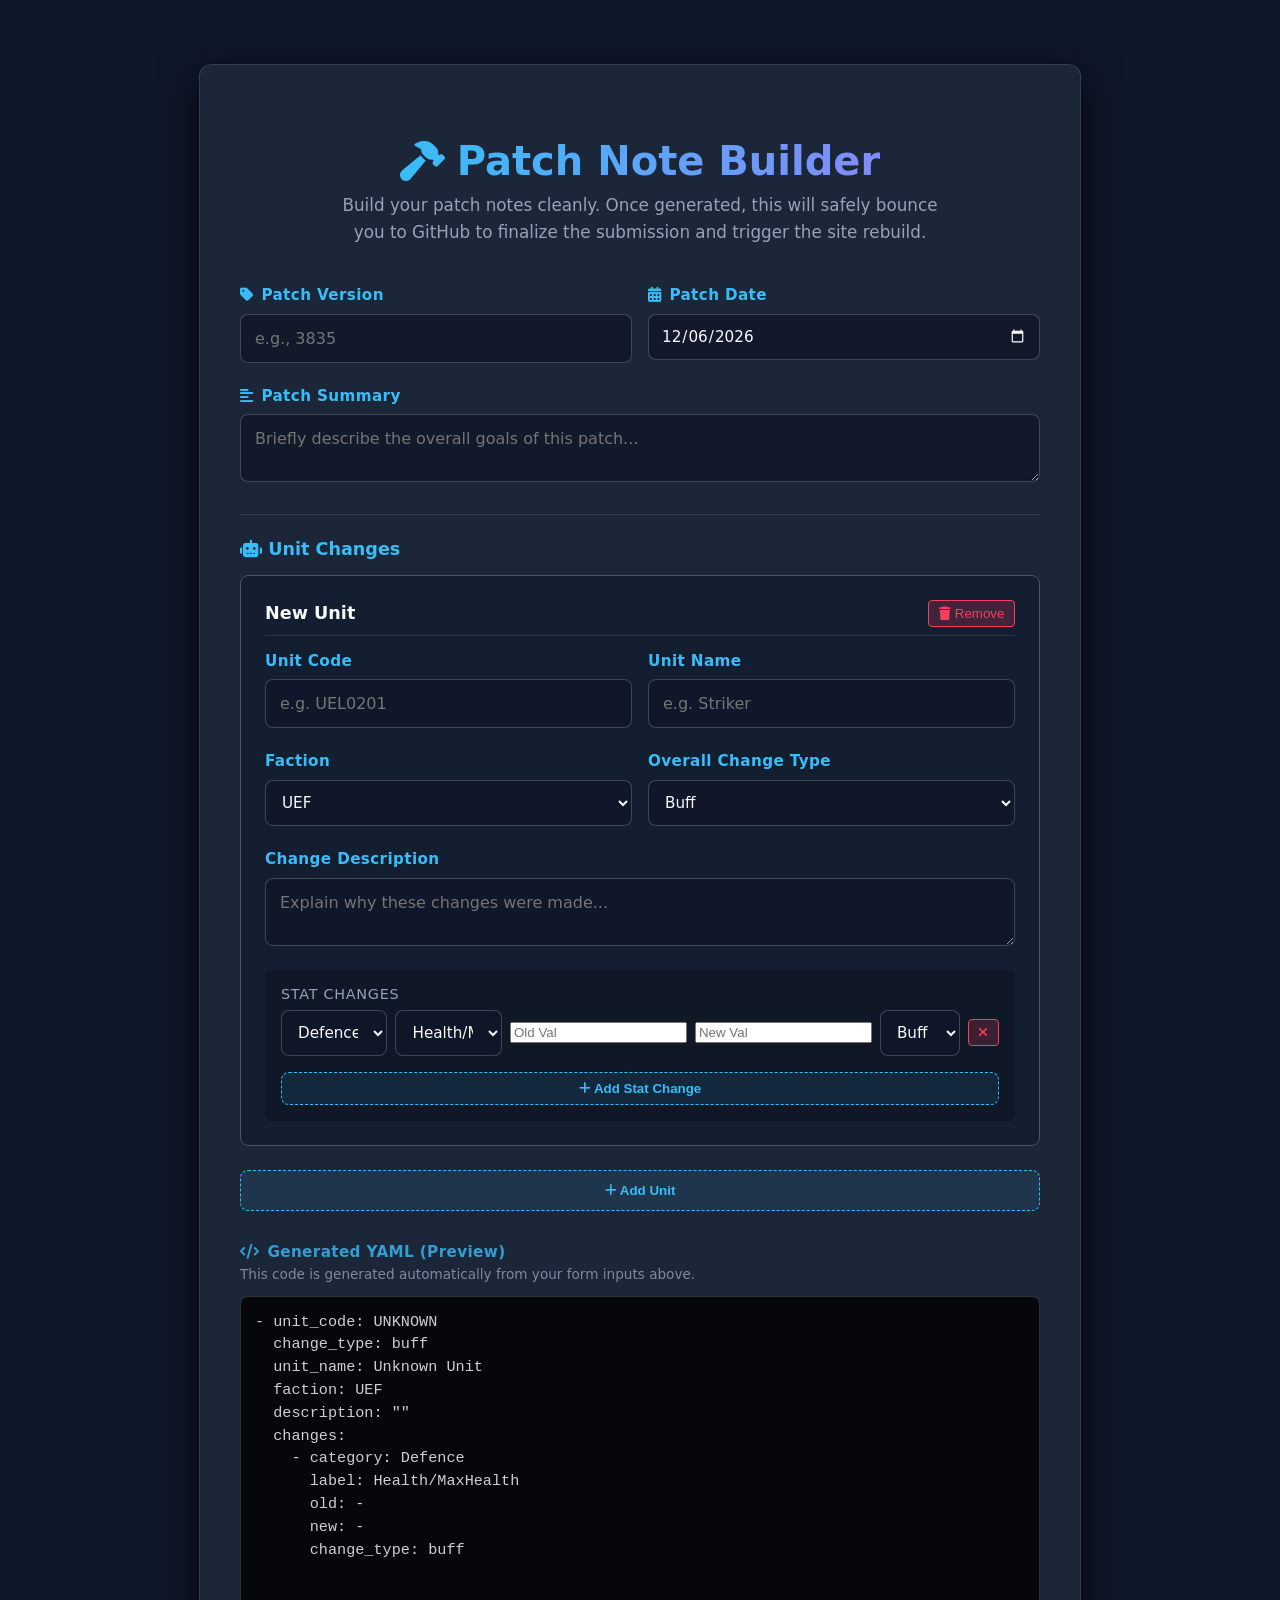
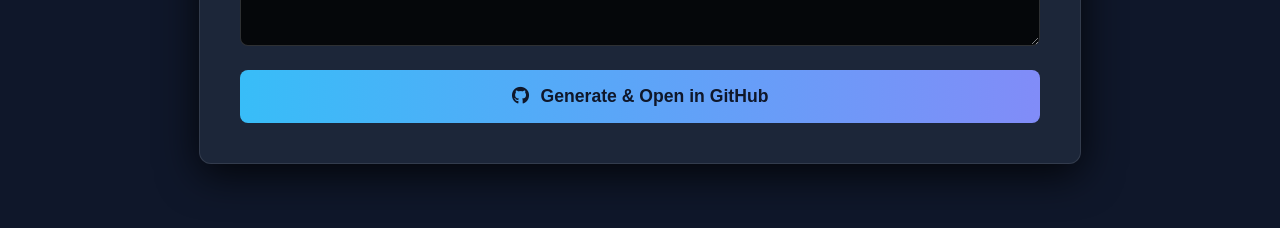
==== submit.html @ d03de7ad "feat: Add TransportClass to Physics category in dropdown options" ====
<!DOCTYPE html>
<html lang="en">
<head>
    <meta charset="UTF-8">
    <meta name="viewport" content="width=device-width, initial-scale=1.0">
    <title>Patch Builder - FAForever</title>
    
    <link rel="stylesheet" href="style/builder.css">
    <link rel="stylesheet" href="https://cdnjs.cloudflare.com/ajax/libs/font-awesome/6.4.0/css/all.min.css">
    
</head>
<body class="builder-body">
    <main class="BuilderWrapper">
        <div class="FormContainer">
            <div class="FormHeader">
                <h2><i class="fas fa-hammer"></i> Patch Note Builder</h2>
                <p>Build your patch notes cleanly. Once generated, this will safely bounce you to GitHub to finalize the submission and trigger the site rebuild.</p>
            </div>

            <form id="patchForm">
                <div class="Grid2Col">
                    <div class="FormGroup">
                        <label for="patchVersion"><i class="fas fa-tag"></i> Patch Version</label>
                        <input type="text" id="patchVersion" placeholder="e.g., 3835" required>
                    </div>

                    <div class="FormGroup">
                        <label for="patchDate"><i class="fas fa-calendar-alt"></i> Patch Date</label>
                        <input type="date" id="patchDate" required>
                    </div>
                </div>

                <div class="FormGroup">
                    <label for="patchSummary"><i class="fas fa-align-left"></i> Patch Summary</label>
                    <textarea id="patchSummary" placeholder="Briefly describe the overall goals of this patch..." required></textarea>
                </div>

                <div class="DynamicSection">
                    <label style="color: #38bdf8; font-weight: 600; font-size: 1.1rem; margin-bottom: 1rem; display: block;">
                        <i class="fas fa-robot"></i> Unit Changes
                    </label>
                    
                    <div id="unitsContainer">
                        </div>

                    <button type="button" class="ActionBtn" id="addUnitBtn">
                        <i class="fas fa-plus"></i> Add Unit
                    </button>
                </div>

                <div class="FormGroup GeneratedYamlContainer">
                    <label><i class="fas fa-code"></i> Generated YAML (Preview)</label>
                    <p class="YamlHelper">This code is generated automatically from your form inputs above.</p>
                    <textarea id="yamlData" class="CodeEditor" readonly></textarea>
                </div>

                <button type="submit" class="SubmitBtn" id="submitBtn">
                    <i class="fab fa-github"></i> Generate & Open in GitHub
                </button>
            </form>
        </div>
    </main>

    <script>
        // Data Dictionary for Dropdowns
        const CATEGORIES = {
            "Defence": ["Health/MaxHealth", "ShieldRegenAssistMult", "ShieldEnergyDrainRechargeTime", "ShieldMaxHealth", "ShieldRechargeTime", "ShieldRegenRate", "ShieldRegenStartTime", "ShieldSize", "ShieldSpillOverDamageMod", "RegenRate"],
            "Display": ["UniformScale"],
            "Economy": ["BuildCostEnergy", "BuildCostMass", "BuildTime", "MaintenanceConsumptionPerSecondEnergy", "BuildRate", "MaxBuildDistance", "ProductionPerSecondEnergy", "ProductionPerSecondMass", "StorageEnergy", "StorageMass"],
            "General": ["TeleportDelay", "TeleportFlatEnergyCost"],
            "Intel": ["FreeIntel", "OmniRadius", "VisionRadius", "WaterVisionRadius", "SonarRadius"],
            "Physics": ["TransportClass","BackUpDistance", "DragCoefficient", "MaxAcceleration", "MaxBrake", "MaxSpeed", "MaxSpeedReverse", "MaxSteerForce", "RotateOnSpot", "RotateOnSpotThreshold", "TurnRadius", "TurnRate"],
            "UnitScale": ["SizeX", "SizeY", "SizeZ"],
            "Weapons": ["Damage", "MaxRadius", "Min Radius", "MuzzleSalvoDelay", "MuzzleSalvoSize", "MuzzleVelocity", "RateOfFire", "DamageRadius", "FiringRandomnessWhileMoving"]
        };

        const FACTIONS = ["UEF", "Aeon", "Cybran", "Seraphim"];
        const CHANGE_TYPES = ["Buff", "Nerf", "Neutral"];

        let unitCount = 0;

        // Elements
        const unitsContainer = document.getElementById('unitsContainer');
        const addUnitBtn = document.getElementById('addUnitBtn');
        const yamlOutput = document.getElementById('yamlData');
        const patchDateInput = document.getElementById('patchDate');

        // Events
        addUnitBtn.addEventListener('click', createUnitCard);
        document.getElementById('patchForm').addEventListener('input', generateYAML); // Live update YAML

        function createUnitCard() {
            unitCount++;
            const unitId = `unit-${unitCount}`;
            
            const card = document.createElement('div');
            card.className = 'UnitCard';
            card.id = unitId;

            let factionOptions = FACTIONS.map(f => `<option value="${f}">${f}</option>`).join('');
            let typeOptions = CHANGE_TYPES.map(t => `<option value="${t.toLowerCase()}">${t}</option>`).join('');

            card.innerHTML = `
                <div class="UnitCardHeader">
                    <h3>New Unit</h3>
                    <button type="button" class="RemoveBtn" onclick="removeElement('${unitId}')"><i class="fas fa-trash"></i> Remove</button>
                </div>
                
                <div class="Grid2Col">
                    <div class="FormGroup">
                        <label>Unit Code</label>
                        <input type="text" class="u-code" placeholder="e.g. UEL0201" required>
                    </div>
                    <div class="FormGroup">
                        <label>Unit Name</label>
                        <input type="text" class="u-name" placeholder="e.g. Striker" required>
                    </div>
                </div>

                <div class="Grid2Col">
                    <div class="FormGroup">
                        <label>Faction</label>
                        <select class="u-faction">${factionOptions}</select>
                    </div>
                    <div class="FormGroup">
                        <label>Overall Change Type</label>
                        <select class="u-type">${typeOptions}</select>
                    </div>
                </div>

                <div class="FormGroup">
                    <label>Change Description</label>
                    <textarea class="u-desc" placeholder="Explain why these changes were made..." rows="2" required></textarea>
                </div>

                <div class="ChangesWrapper">
                    <div class="ChangesHeader">Stat Changes</div>
                    <div class="ChangesContainer" id="changes-${unitId}"></div>
                    <button type="button" class="ActionBtn" onclick="createChangeRow('${unitId}')" style="margin-top: 0.5rem; padding: 0.5rem;">
                        <i class="fas fa-plus"></i> Add Stat Change
                    </button>
                </div>
            `;

            unitsContainer.appendChild(card);
            
            // Auto-add the first change row to save clicks
            createChangeRow(unitId);
            generateYAML();
        }

        function createChangeRow(unitId) {
            const container = document.getElementById(`changes-${unitId}`);
            const rowId = `change-${Math.random().toString(36).substr(2, 9)}`;
            
            const row = document.createElement('div');
            row.className = 'ChangeRow';
            row.id = rowId;

            let catOptions = Object.keys(CATEGORIES).map(c => `<option value="${c}">${c}</option>`).join('');
            let typeOptions = CHANGE_TYPES.map(t => `<option value="${t.toLowerCase()}">${t}</option>`).join('');

            row.innerHTML = `
                <select class="c-cat" onchange="updateLabels('${rowId}')">${catOptions}</select>
                <select class="c-label"></select>
                <input type="text" class="c-old" placeholder="Old Val" required>
                <input type="text" class="c-new" placeholder="New Val" required>
                <select class="c-type" title="Stat Change Type">${typeOptions}</select>
                <button type="button" class="RemoveBtn" onclick="removeElement('${rowId}')" title="Remove Stat"><i class="fas fa-times"></i></button>
            `;

            container.appendChild(row);
            
            // Trigger label population for the first category
            updateLabels(rowId);
            generateYAML();
        }

        function updateLabels(rowId) {
            const row = document.getElementById(rowId);
            const catSelect = row.querySelector('.c-cat');
            const labelSelect = row.querySelector('.c-label');
            
            const selectedCat = catSelect.value;
            const labels = CATEGORIES[selectedCat] || [];
            
            labelSelect.innerHTML = labels.map(l => `<option value="${l}">${l}</option>`).join('');
            generateYAML();
        }

        function removeElement(id) {
            const el = document.getElementById(id);
            if (el) el.remove();
            generateYAML();
        }

        function generateYAML() {
            let yamlString = "";
            const unitCards = document.querySelectorAll('.UnitCard');

            unitCards.forEach(card => {
                const code = card.querySelector('.u-code').value.trim() || "UNKNOWN";
                const type = card.querySelector('.u-type').value;
                const name = card.querySelector('.u-name').value.trim() || "Unknown Unit";
                const faction = card.querySelector('.u-faction').value;
                
                // Safely handle descriptions with quotes/colons by quoting the string in YAML
                let desc = card.querySelector('.u-desc').value.trim().replace(/"/g, '\\"');
                
                yamlString += `- unit_code: ${code}\n`;
                yamlString += `  change_type: ${type}\n`;
                yamlString += `  unit_name: ${name}\n`;
                yamlString += `  faction: ${faction}\n`;
                yamlString += `  description: "${desc}"\n`;
                yamlString += `  changes:\n`;

                const changeRows = card.querySelectorAll('.ChangeRow');
                changeRows.forEach(row => {
                    const cat = row.querySelector('.c-cat').value;
                    const label = row.querySelector('.c-label').value;
                    const oldVal = row.querySelector('.c-old').value.trim() || "-";
                    const newVal = row.querySelector('.c-new').value.trim() || "-";
                    const statType = row.querySelector('.c-type').value;

                    yamlString += `    - category: ${cat}\n`;
                    yamlString += `      label: ${label}\n`;
                    yamlString += `      old: ${oldVal}\n`;
                    yamlString += `      new: ${newVal}\n`;
                    yamlString += `      change_type: ${statType}\n`;
                });
            });

            yamlOutput.value = yamlString;
        }

        // Initialize with one empty unit to start, and set date to today
        document.addEventListener('DOMContentLoaded', () => {
            patchDateInput.valueAsDate = new Date();
            createUnitCard();
        });

        // Submission Logic
        document.getElementById('patchForm').addEventListener('submit', (e) => {
            e.preventDefault();
            
            const version = document.getElementById('patchVersion').value.trim();
            const date = patchDateInput.value;
            const summary = document.getElementById('patchSummary').value.trim();
            const yaml = yamlOutput.value.trim();
            
            if(!yaml) {
                alert("Please add at least one unit change!");
                return;
            }

            const repoOwner = "MrRowey";
            const repoName = "patchnotes";
            
            const params = new URLSearchParams({
                template: 'patch_submission.yml',
                title: `[Patch] Balance Changes: v${version}`,
                patch_version: version,
                patch_date: date,           // Passes the selected date mapping
                patch_summary: summary,
                unit_changes: yaml
            });
            
            const githubUrl = `https://github.com/${repoOwner}/${repoName}/issues/new?${params.toString()}`;
            window.open(githubUrl, '_blank');
        });
    </script>
</body>
</html>
---- style/builder.css ----
/* Lock the body background for the standalone builder */
body.builder-body {
    background-color: #0f172a !important;
    color: #f8fafc;
    font-family: system-ui, -apple-system, 'Segoe UI', Roboto, Helvetica, Arial, sans-serif;
    margin: 0;
    padding: 0;
    min-height: 100vh;
}

/* Unique wrapper to prevent collisions with critical.css */
.BuilderWrapper {
    padding: 4rem 2rem;
    min-height: 100vh;
    display: flex;
    align-items: center;
    justify-content: center;
    position: relative;
    z-index: 50; /* Forces it to the front */
}

.FormContainer {
    width: 100%;
    max-width: 800px;
    padding: 2.5rem;
    background: rgba(30, 41, 59, 0.9) !important; /* Increased opacity to ensure visibility */
    border: 1px solid rgba(255, 255, 255, 0.1);
    border-radius: 12px;
    box-shadow: 0 10px 40px rgba(0, 0, 0, 0.8);
    backdrop-filter: blur(10px);
    -webkit-backdrop-filter: blur(10px);
}

.FormHeader {
    text-align: center;
    margin-bottom: 2.5rem;
}

.FormHeader h2 {
    font-size: 2.5rem;
    margin-bottom: 0.5rem;
    background: linear-gradient(to right, #38bdf8, #818cf8);
    -webkit-background-clip: text;
    -webkit-text-fill-color: transparent;
    display: inline-flex;
    align-items: center;
    gap: 0.75rem;
}

.FormHeader p {
    color: #94a3b8;
    line-height: 1.6;
    margin: 0 auto;
    max-width: 600px;
    font-size: 1.05rem;
}

.FormGroup {
    margin-bottom: 1.5rem;
    display: flex;
    flex-direction: column;
    gap: 0.6rem;
}

.FormGroup label {
    font-weight: 600;
    color: #38bdf8;
    display: flex;
    align-items: center;
    gap: 0.5rem;
    font-size: 0.95rem;
    letter-spacing: 0.025em;
}

.FormGroup input, .FormGroup textarea {
    background: rgba(15, 23, 42, 0.8) !important;
    border: 1px solid rgba(255, 255, 255, 0.2) !important;
    color: #f8fafc !important;
    padding: 0.875rem;
    border-radius: 8px;
    font-family: inherit;
    font-size: 1rem;
    transition: all 0.3s ease;
    width: 100%;
    box-sizing: border-box;
}

.FormGroup input:focus, .FormGroup textarea:focus {
    outline: none;
    border-color: rgba(56, 189, 248, 0.8) !important;
    box-shadow: 0 0 0 3px rgba(56, 189, 248, 0.2);
    background: #0f172a !important;
}

.CodeEditor {
    font-family: 'Consolas', 'Monaco', 'Courier New', monospace !important;
    font-size: 0.95rem !important;
    line-height: 1.5;
    min-height: 350px !important;
    color: #10b981 !important; /* Code green */
}

/* Custom Scrollbar for Code Editor */
.CodeEditor::-webkit-scrollbar {
    width: 8px;
}
.CodeEditor::-webkit-scrollbar-track {
    background: rgba(15, 23, 42, 0.8);
    border-radius: 0 8px 8px 0;
}
.CodeEditor::-webkit-scrollbar-thumb {
    background: #475569;
    border-radius: 4px;
}
.CodeEditor::-webkit-scrollbar-thumb:hover {
    background: #64748b;
}

.SubmitBtn {
    background: linear-gradient(to right, #38bdf8, #818cf8);
    color: #0f172a;
    border: none;
    padding: 1rem 2rem;
    font-size: 1.1rem;
    font-weight: 700;
    border-radius: 8px;
    cursor: pointer;
    transition: all 0.3s ease;
    width: 100%;
    display: flex;
    justify-content: center;
    align-items: center;
    gap: 0.75rem;
    margin-top: 1.5rem;
    box-sizing: border-box;
}

.SubmitBtn:hover {
    transform: translateY(-2px);
    box-shadow: 0 10px 20px -10px rgba(56, 189, 248, 0.8);
    color: #000;
}

.YamlHelper {
    font-size: 0.85rem;
    color: #94a3b8;
    margin-top: -0.25rem;
    margin-bottom: 0.25rem;
}

.DynamicSection {
    margin-top: 2rem;
    padding-top: 1.5rem;
    border-top: 1px solid rgba(255, 255, 255, 0.1);
}
.UnitCard {
    background: rgba(15, 23, 42, 0.5);
    border: 1px solid #475569;
    border-radius: 8px;
    padding: 1.5rem;
    margin-bottom: 1.5rem;
    position: relative;
}
.UnitCardHeader {
    display: flex;
    justify-content: space-between;
    align-items: center;
    margin-bottom: 1rem;
    border-bottom: 1px solid rgba(255, 255, 255, 0.1);
    padding-bottom: 0.5rem;
}
.UnitCardHeader h3 {
    margin: 0;
    color: #f8fafc;
    font-size: 1.1rem;
}
.RemoveBtn {
    background: rgba(244, 63, 94, 0.2);
    color: #f43f5e;
    border: 1px solid #f43f5e;
    border-radius: 4px;
    padding: 0.3rem 0.6rem;
    cursor: pointer;
    transition: all 0.2s;
}
.RemoveBtn:hover {
    background: #f43f5e;
    color: white;
}
.Grid2Col {
    display: grid;
    grid-template-columns: 1fr 1fr;
    gap: 1rem;
}
.ChangeRow {
    display: grid;
    /* Added an extra column for the specific stat change type dropdown */
    grid-template-columns: 2fr 2fr 1fr 1fr 1.5fr auto;
    gap: 0.5rem;
    margin-bottom: 0.5rem;
    align-items: center;
}
select, input[type="date"] {
    background: rgba(15, 23, 42, 0.8) !important;
    border: 1px solid rgba(255, 255, 255, 0.2) !important;
    color: #f8fafc !important;
    padding: 0.75rem;
    border-radius: 8px;
    font-family: inherit;
    font-size: 0.95rem;
    width: 100%;
    box-sizing: border-box;
}
select:focus, input[type="date"]:focus {
    outline: none;
    border-color: rgba(56, 189, 248, 0.8) !important;
}
/* Custom date picker icon color for dark mode */
input[type="date"]::-webkit-calendar-picker-indicator {
    filter: invert(1);
    cursor: pointer;
}
.ActionBtn {
    background: rgba(56, 189, 248, 0.1);
    color: #38bdf8;
    border: 1px dashed #38bdf8;
    padding: 0.75rem;
    border-radius: 8px;
    cursor: pointer;
    font-weight: 600;
    width: 100%;
    transition: all 0.2s;
}
.ActionBtn:hover {
    background: rgba(56, 189, 248, 0.2);
}
.ChangesWrapper {
    margin-top: 1.5rem;
    background: rgba(0, 0, 0, 0.2);
    padding: 1rem;
    border-radius: 6px;
}
.ChangesHeader {
    font-size: 0.9rem;
    color: #94a3b8;
    margin-bottom: 0.5rem;
    text-transform: uppercase;
    letter-spacing: 0.05em;
}
.GeneratedYamlContainer {
    margin-top: 2rem;
    opacity: 0.8;
}
.GeneratedYamlContainer textarea {
    background: #000 !important;
    cursor: not-allowed;
}
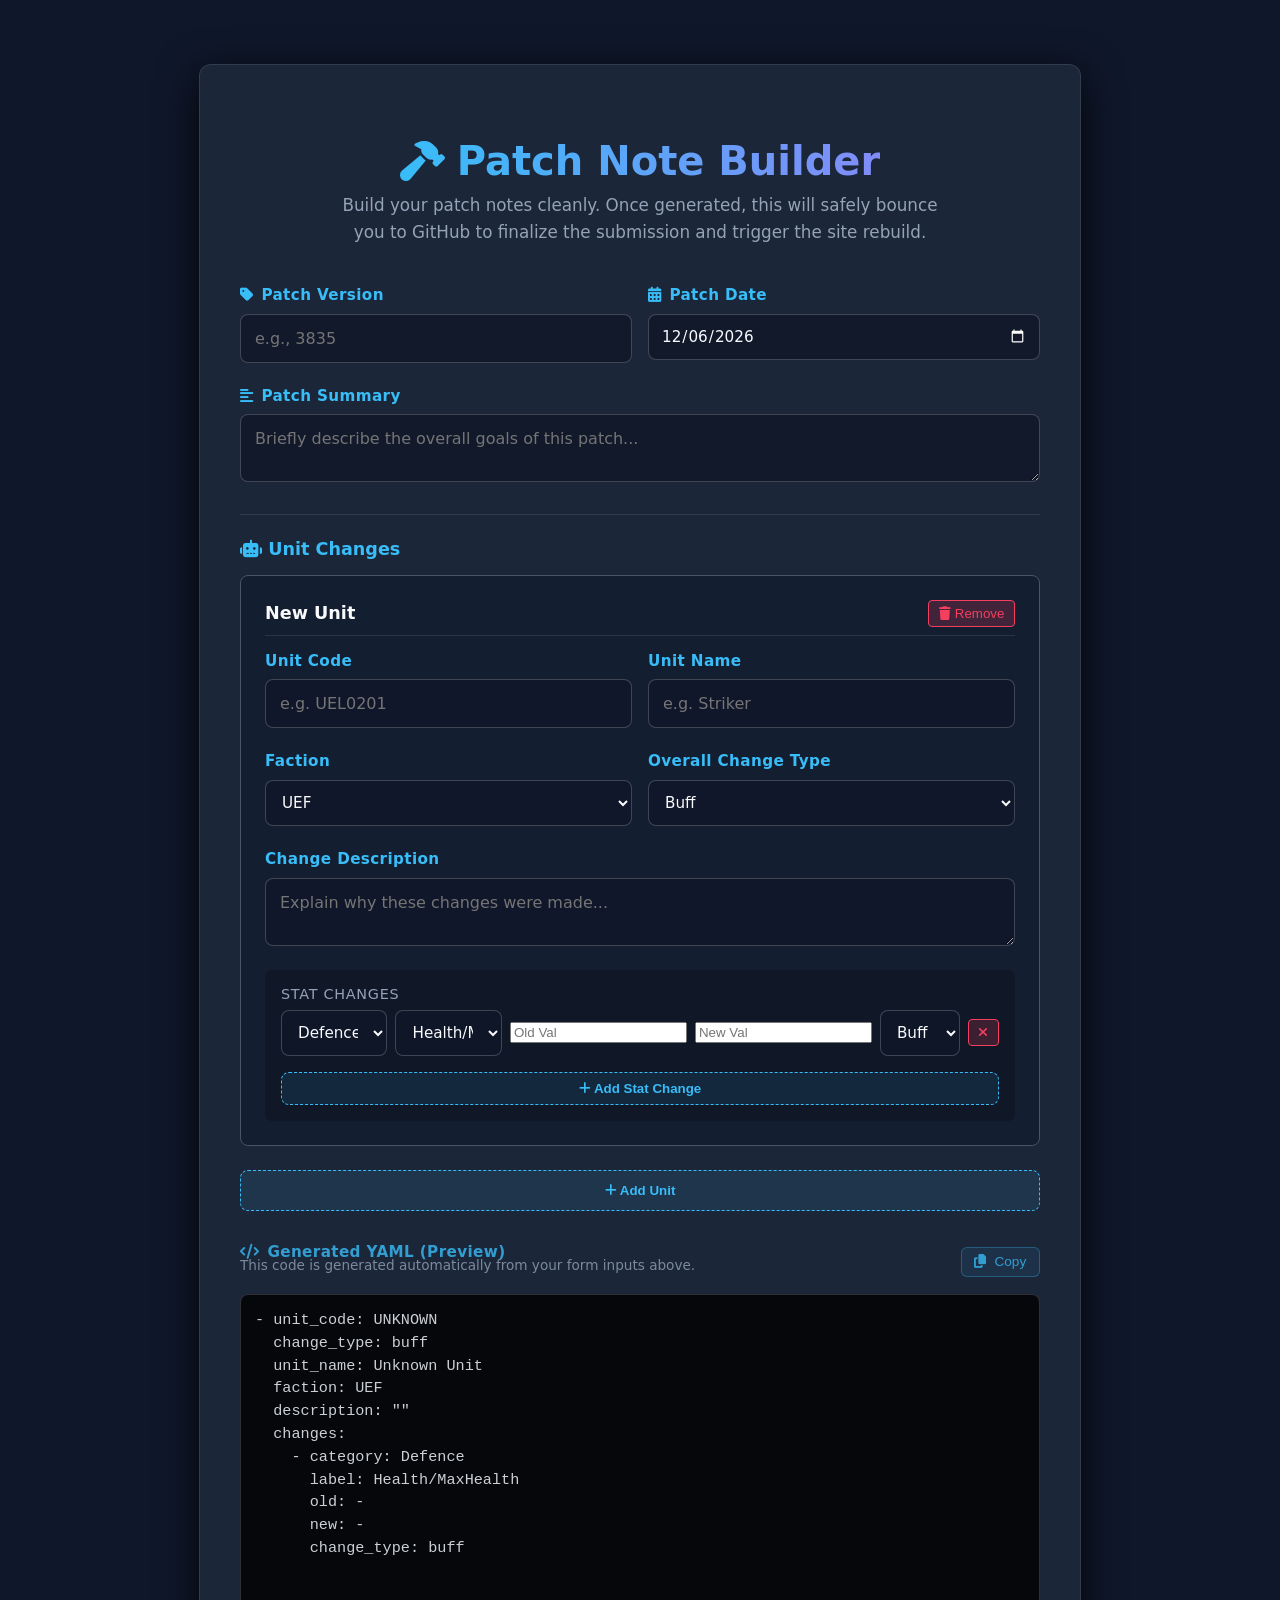
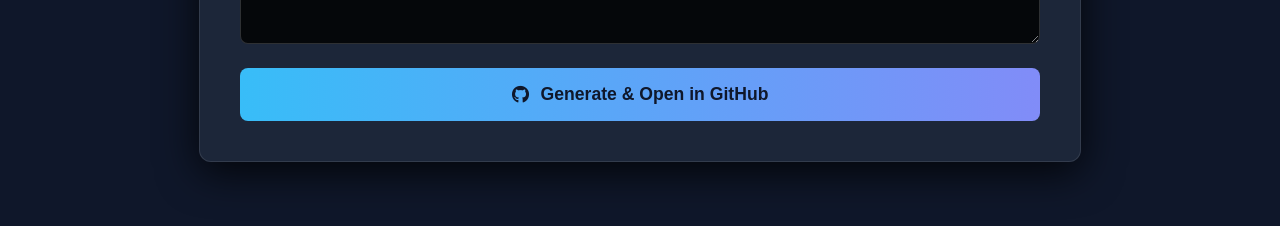
==== commit f6564a2a: "feat: Add Copy button for YAML output and enhance UI for unit cards" ====
--- a/submit.html
+++ b/submit.html
@@ -5,9 +5,9 @@
     <meta name="viewport" content="width=device-width, initial-scale=1.0">
     <title>Patch Builder - FAForever</title>
     
+    <!-- Load ONLY the dedicated builder styles to prevent critical.css from hiding the page -->
     <link rel="stylesheet" href="style/builder.css">
     <link rel="stylesheet" href="https://cdnjs.cloudflare.com/ajax/libs/font-awesome/6.4.0/css/all.min.css">
-    
 </head>
 <body class="builder-body">
     <main class="BuilderWrapper">
@@ -41,7 +41,8 @@
                     </label>
                     
                     <div id="unitsContainer">
-                        </div>
+                        <!-- Unit Cards will be injected here -->
+                    </div>
 
                     <button type="button" class="ActionBtn" id="addUnitBtn">
                         <i class="fas fa-plus"></i> Add Unit
@@ -49,8 +50,15 @@
                 </div>
 
                 <div class="FormGroup GeneratedYamlContainer">
-                    <label><i class="fas fa-code"></i> Generated YAML (Preview)</label>
-                    <p class="YamlHelper">This code is generated automatically from your form inputs above.</p>
+                    <div style="display: flex; justify-content: space-between; align-items: flex-end; margin-bottom: 0.5rem;">
+                        <div>
+                            <label><i class="fas fa-code"></i> Generated YAML (Preview)</label>
+                            <p class="YamlHelper">This code is generated automatically from your form inputs above.</p>
+                        </div>
+                        <button type="button" id="copyYamlBtn" class="CopyBtn">
+                            <i class="fas fa-copy"></i> Copy
+                        </button>
+                    </div>
                     <textarea id="yamlData" class="CodeEditor" readonly></textarea>
                 </div>
 
@@ -62,16 +70,16 @@
     </main>
 
     <script>
-        // Data Dictionary for Dropdowns
+        // Data Dictionary for Dropdowns (Includes your newly added stats!)
         const CATEGORIES = {
-            "Defence": ["Health/MaxHealth", "ShieldRegenAssistMult", "ShieldEnergyDrainRechargeTime", "ShieldMaxHealth", "ShieldRechargeTime", "ShieldRegenRate", "ShieldRegenStartTime", "ShieldSize", "ShieldSpillOverDamageMod", "RegenRate"],
+            "Defence": ["Health/MaxHealth", "ShieldRegenAssistMult", "ShieldEnergyDrainRechargeTime", "ShieldMaxHealth", "ShieldRechargeTime", "ShieldRegenRate", "ShieldRegenStartTime", "ShieldSize", "ShieldSpillOverDamageMod", "RegenRate", "PowerDrain"],
             "Display": ["UniformScale"],
             "Economy": ["BuildCostEnergy", "BuildCostMass", "BuildTime", "MaintenanceConsumptionPerSecondEnergy", "BuildRate", "MaxBuildDistance", "ProductionPerSecondEnergy", "ProductionPerSecondMass", "StorageEnergy", "StorageMass"],
             "General": ["TeleportDelay", "TeleportFlatEnergyCost"],
             "Intel": ["FreeIntel", "OmniRadius", "VisionRadius", "WaterVisionRadius", "SonarRadius"],
-            "Physics": ["TransportClass","BackUpDistance", "DragCoefficient", "MaxAcceleration", "MaxBrake", "MaxSpeed", "MaxSpeedReverse", "MaxSteerForce", "RotateOnSpot", "RotateOnSpotThreshold", "TurnRadius", "TurnRate"],
+            "Physics": ["TransportClass", "BackUpDistance", "DragCoefficient", "MaxAcceleration", "MaxBrake", "MaxSpeed", "MaxSpeedReverse", "MaxSteerForce", "RotateOnSpot", "RotateOnSpotThreshold", "TurnRadius", "TurnRate"],
             "UnitScale": ["SizeX", "SizeY", "SizeZ"],
-            "Weapons": ["Damage", "MaxRadius", "Min Radius", "MuzzleSalvoDelay", "MuzzleSalvoSize", "MuzzleVelocity", "RateOfFire", "DamageRadius", "FiringRandomnessWhileMoving"]
+            "Weapons": ["Damage", "MaxRadius", "Min Radius", "MuzzleSalvoDelay", "MuzzleSalvoSize", "MuzzleVelocity", "RateOfFire", "DamageRadius", "FiringRandomnessWhileMoving", "DPS", "TurretYawSpeed", "FiringTolerance"]
         };
 
         const FACTIONS = ["UEF", "Aeon", "Cybran", "Seraphim"];
@@ -84,10 +92,29 @@
         const addUnitBtn = document.getElementById('addUnitBtn');
         const yamlOutput = document.getElementById('yamlData');
         const patchDateInput = document.getElementById('patchDate');
+        const copyYamlBtn = document.getElementById('copyYamlBtn');
 
         // Events
         addUnitBtn.addEventListener('click', createUnitCard);
         document.getElementById('patchForm').addEventListener('input', generateYAML); // Live update YAML
+
+        // Copy to Clipboard Logic
+        copyYamlBtn.addEventListener('click', () => {
+            if (!yamlOutput.value) return;
+            
+            yamlOutput.select();
+            document.execCommand('copy');
+            
+            // Visual feedback
+            const originalHTML = copyYamlBtn.innerHTML;
+            copyYamlBtn.innerHTML = '<i class="fas fa-check"></i> Copied!';
+            copyYamlBtn.classList.add('copied');
+            
+            setTimeout(() => {
+                copyYamlBtn.innerHTML = originalHTML;
+                copyYamlBtn.classList.remove('copied');
+            }, 2000);
+        });
 
         function createUnitCard() {
             unitCount++;
--- a/style/builder.css
+++ b/style/builder.css
@@ -148,6 +148,7 @@
     margin-bottom: 0.25rem;
 }
 
+/* Inline styles for the new dynamic UI components */
 .DynamicSection {
     margin-top: 2rem;
     padding-top: 1.5rem;
@@ -254,4 +255,27 @@
 .GeneratedYamlContainer textarea {
     background: #000 !important;
     cursor: not-allowed;
+}
+.CopyBtn {
+    background: rgba(56, 189, 248, 0.1);
+    color: #38bdf8;
+    border: 1px solid rgba(56, 189, 248, 0.4);
+    padding: 0.4rem 0.8rem;
+    border-radius: 6px;
+    cursor: pointer;
+    font-size: 0.85rem;
+    display: flex;
+    align-items: center;
+    gap: 0.5rem;
+    transition: all 0.2s;
+    white-space: nowrap;
+}
+.CopyBtn:hover {
+    background: rgba(56, 189, 248, 0.3);
+    color: #fff;
+}
+.CopyBtn.copied {
+    background: rgba(16, 185, 129, 0.2);
+    color: #10b981;
+    border-color: #10b981;
 }
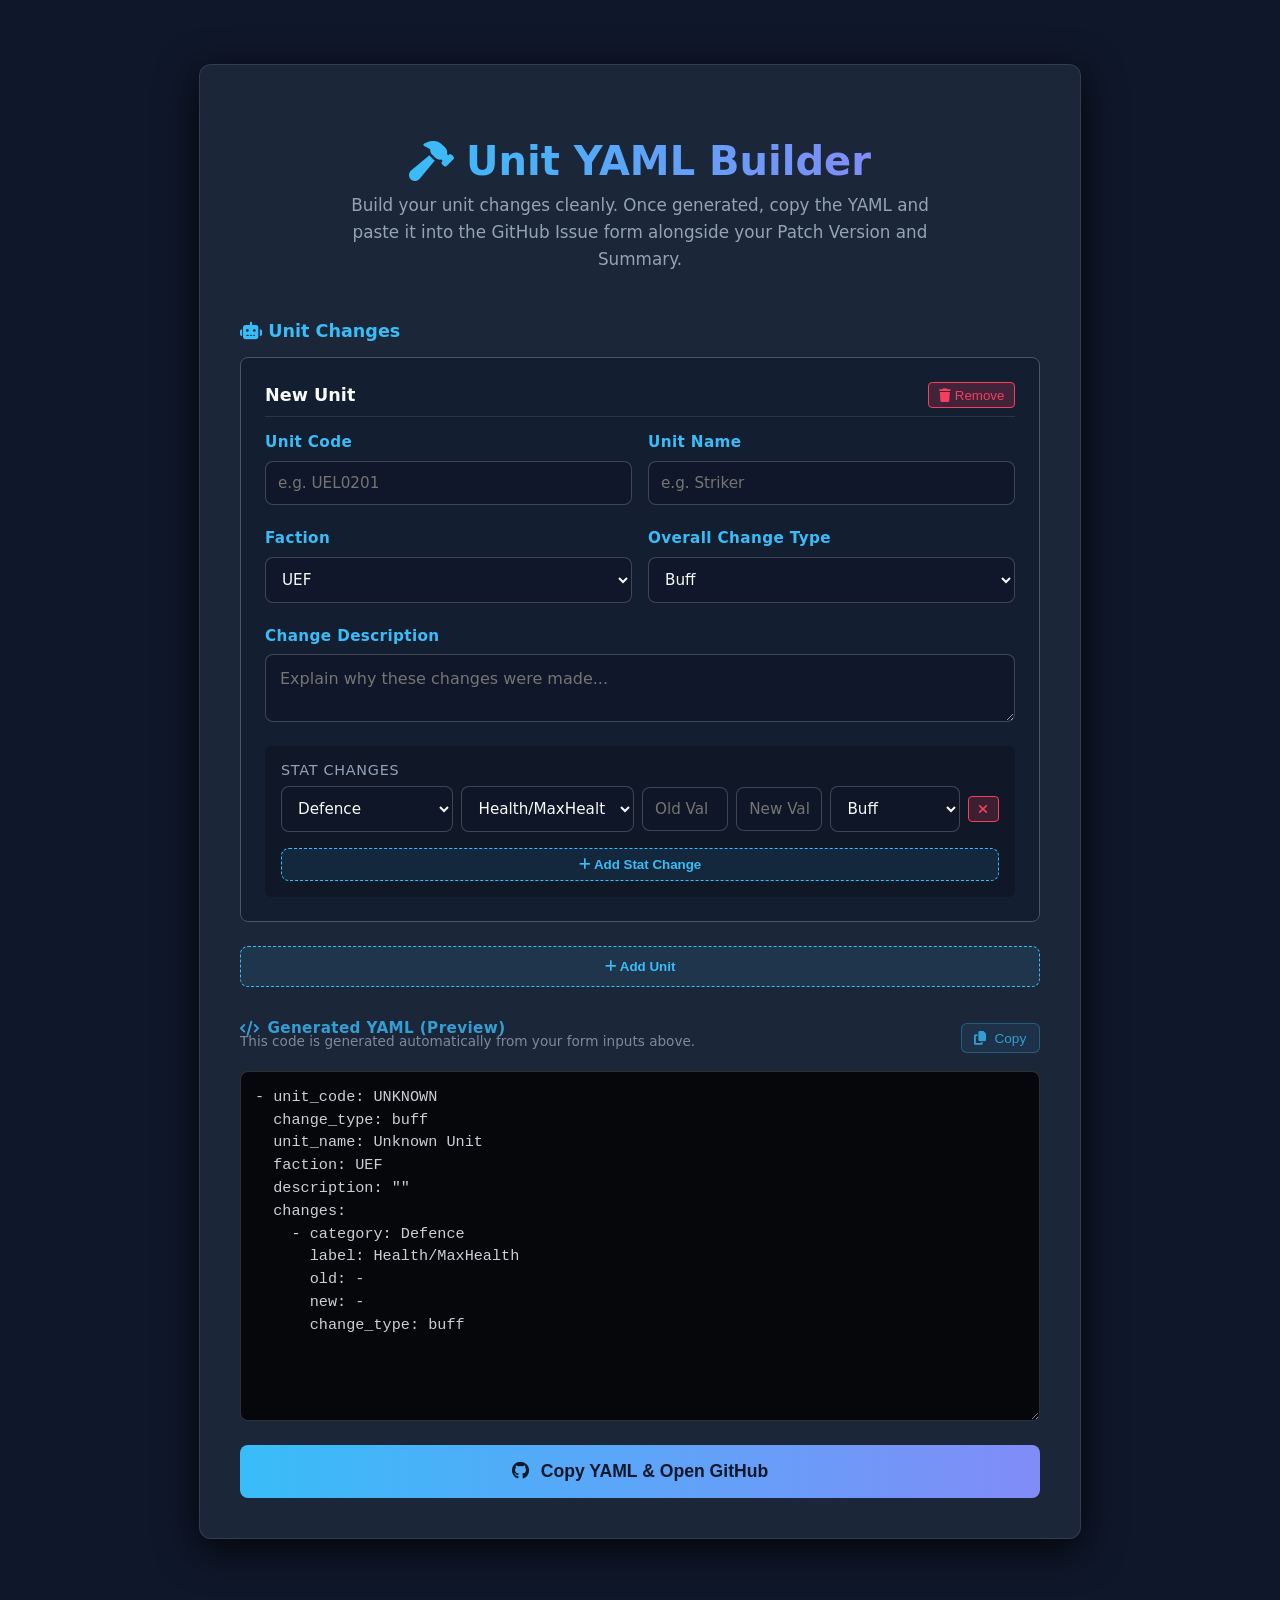
==== commit 1a219854: "feat: Update UI for Unit YAML Builder and simplify submission logic" ====
--- a/submit.html
+++ b/submit.html
@@ -8,33 +8,17 @@
     <!-- Load ONLY the dedicated builder styles to prevent critical.css from hiding the page -->
     <link rel="stylesheet" href="style/builder.css">
     <link rel="stylesheet" href="https://cdnjs.cloudflare.com/ajax/libs/font-awesome/6.4.0/css/all.min.css">
+    
 </head>
 <body class="builder-body">
     <main class="BuilderWrapper">
         <div class="FormContainer">
             <div class="FormHeader">
-                <h2><i class="fas fa-hammer"></i> Patch Note Builder</h2>
-                <p>Build your patch notes cleanly. Once generated, this will safely bounce you to GitHub to finalize the submission and trigger the site rebuild.</p>
+                <h2><i class="fas fa-hammer"></i> Unit YAML Builder</h2>
+                <p>Build your unit changes cleanly. Once generated, copy the YAML and paste it into the GitHub Issue form alongside your Patch Version and Summary.</p>
             </div>
 
             <form id="patchForm">
-                <div class="Grid2Col">
-                    <div class="FormGroup">
-                        <label for="patchVersion"><i class="fas fa-tag"></i> Patch Version</label>
-                        <input type="text" id="patchVersion" placeholder="e.g., 3835" required>
-                    </div>
-
-                    <div class="FormGroup">
-                        <label for="patchDate"><i class="fas fa-calendar-alt"></i> Patch Date</label>
-                        <input type="date" id="patchDate" required>
-                    </div>
-                </div>
-
-                <div class="FormGroup">
-                    <label for="patchSummary"><i class="fas fa-align-left"></i> Patch Summary</label>
-                    <textarea id="patchSummary" placeholder="Briefly describe the overall goals of this patch..." required></textarea>
-                </div>
-
                 <div class="DynamicSection">
                     <label style="color: #38bdf8; font-weight: 600; font-size: 1.1rem; margin-bottom: 1rem; display: block;">
                         <i class="fas fa-robot"></i> Unit Changes
@@ -63,14 +47,14 @@
                 </div>
 
                 <button type="submit" class="SubmitBtn" id="submitBtn">
-                    <i class="fab fa-github"></i> Generate & Open in GitHub
+                    <i class="fab fa-github"></i> Copy YAML & Open GitHub
                 </button>
             </form>
         </div>
     </main>
 
     <script>
-        // Data Dictionary for Dropdowns (Includes your newly added stats!)
+        // Data Dictionary for Dropdowns
         const CATEGORIES = {
             "Defence": ["Health/MaxHealth", "ShieldRegenAssistMult", "ShieldEnergyDrainRechargeTime", "ShieldMaxHealth", "ShieldRechargeTime", "ShieldRegenRate", "ShieldRegenStartTime", "ShieldSize", "ShieldSpillOverDamageMod", "RegenRate", "PowerDrain"],
             "Display": ["UniformScale"],
@@ -91,7 +75,6 @@
         const unitsContainer = document.getElementById('unitsContainer');
         const addUnitBtn = document.getElementById('addUnitBtn');
         const yamlOutput = document.getElementById('yamlData');
-        const patchDateInput = document.getElementById('patchDate');
         const copyYamlBtn = document.getElementById('copyYamlBtn');
 
         // Events
@@ -260,19 +243,15 @@
             yamlOutput.value = yamlString;
         }
 
-        // Initialize with one empty unit to start, and set date to today
+        // Initialize with one empty unit to start
         document.addEventListener('DOMContentLoaded', () => {
-            patchDateInput.valueAsDate = new Date();
             createUnitCard();
         });
 
-        // Submission Logic
+        // Submission Logic (Simplified to copy and open blank template)
         document.getElementById('patchForm').addEventListener('submit', (e) => {
             e.preventDefault();
             
-            const version = document.getElementById('patchVersion').value.trim();
-            const date = patchDateInput.value;
-            const summary = document.getElementById('patchSummary').value.trim();
             const yaml = yamlOutput.value.trim();
             
             if(!yaml) {
@@ -280,19 +259,24 @@
                 return;
             }
 
+            // Automatically copy to clipboard for convenience
+            yamlOutput.select();
+            document.execCommand('copy');
+            
+            // Visual feedback on the main button
+            const submitBtn = document.getElementById('submitBtn');
+            const originalHTML = submitBtn.innerHTML;
+            submitBtn.innerHTML = '<i class="fas fa-check"></i> Copied! Opening GitHub...';
+            
+            setTimeout(() => {
+                submitBtn.innerHTML = originalHTML;
+            }, 3000);
+
             const repoOwner = "MrRowey";
             const repoName = "patchnotes";
             
-            const params = new URLSearchParams({
-                template: 'patch_submission.yml',
-                title: `[Patch] Balance Changes: v${version}`,
-                patch_version: version,
-                patch_date: date,           // Passes the selected date mapping
-                patch_summary: summary,
-                unit_changes: yaml
-            });
-            
-            const githubUrl = `https://github.com/${repoOwner}/${repoName}/issues/new?${params.toString()}`;
+            // Open the GitHub Issue page with the correct template selected
+            const githubUrl = `https://github.com/${repoOwner}/${repoName}/issues/new?template=patch_submission.yml`;
             window.open(githubUrl, '_blank');
         });
     </script>
--- a/style/builder.css
+++ b/style/builder.css
@@ -148,134 +148,127 @@
     margin-bottom: 0.25rem;
 }
 
-/* Inline styles for the new dynamic UI components */
-.DynamicSection {
-    margin-top: 2rem;
-    padding-top: 1.5rem;
-    border-top: 1px solid rgba(255, 255, 255, 0.1);
-}
-.UnitCard {
-    background: rgba(15, 23, 42, 0.5);
-    border: 1px solid #475569;
-    border-radius: 8px;
-    padding: 1.5rem;
-    margin-bottom: 1.5rem;
-    position: relative;
-}
-.UnitCardHeader {
-    display: flex;
-    justify-content: space-between;
-    align-items: center;
-    margin-bottom: 1rem;
-    border-bottom: 1px solid rgba(255, 255, 255, 0.1);
-    padding-bottom: 0.5rem;
-}
-.UnitCardHeader h3 {
-    margin: 0;
-    color: #f8fafc;
-    font-size: 1.1rem;
-}
-.RemoveBtn {
-    background: rgba(244, 63, 94, 0.2);
-    color: #f43f5e;
-    border: 1px solid #f43f5e;
-    border-radius: 4px;
-    padding: 0.3rem 0.6rem;
-    cursor: pointer;
-    transition: all 0.2s;
-}
-.RemoveBtn:hover {
-    background: #f43f5e;
-    color: white;
-}
-.Grid2Col {
-    display: grid;
-    grid-template-columns: 1fr 1fr;
-    gap: 1rem;
-}
-.ChangeRow {
-    display: grid;
-    /* Added an extra column for the specific stat change type dropdown */
-    grid-template-columns: 2fr 2fr 1fr 1fr 1.5fr auto;
-    gap: 0.5rem;
-    margin-bottom: 0.5rem;
-    align-items: center;
-}
-select, input[type="date"] {
-    background: rgba(15, 23, 42, 0.8) !important;
-    border: 1px solid rgba(255, 255, 255, 0.2) !important;
-    color: #f8fafc !important;
-    padding: 0.75rem;
-    border-radius: 8px;
-    font-family: inherit;
-    font-size: 0.95rem;
-    width: 100%;
-    box-sizing: border-box;
-}
-select:focus, input[type="date"]:focus {
-    outline: none;
-    border-color: rgba(56, 189, 248, 0.8) !important;
-}
-/* Custom date picker icon color for dark mode */
-input[type="date"]::-webkit-calendar-picker-indicator {
-    filter: invert(1);
-    cursor: pointer;
-}
-.ActionBtn {
-    background: rgba(56, 189, 248, 0.1);
-    color: #38bdf8;
-    border: 1px dashed #38bdf8;
-    padding: 0.75rem;
-    border-radius: 8px;
-    cursor: pointer;
-    font-weight: 600;
-    width: 100%;
-    transition: all 0.2s;
-}
-.ActionBtn:hover {
-    background: rgba(56, 189, 248, 0.2);
-}
-.ChangesWrapper {
-    margin-top: 1.5rem;
-    background: rgba(0, 0, 0, 0.2);
-    padding: 1rem;
-    border-radius: 6px;
-}
-.ChangesHeader {
-    font-size: 0.9rem;
-    color: #94a3b8;
-    margin-bottom: 0.5rem;
-    text-transform: uppercase;
-    letter-spacing: 0.05em;
-}
-.GeneratedYamlContainer {
-    margin-top: 2rem;
-    opacity: 0.8;
-}
-.GeneratedYamlContainer textarea {
-    background: #000 !important;
-    cursor: not-allowed;
-}
-.CopyBtn {
-    background: rgba(56, 189, 248, 0.1);
-    color: #38bdf8;
-    border: 1px solid rgba(56, 189, 248, 0.4);
-    padding: 0.4rem 0.8rem;
-    border-radius: 6px;
-    cursor: pointer;
-    font-size: 0.85rem;
-    display: flex;
-    align-items: center;
-    gap: 0.5rem;
-    transition: all 0.2s;
-    white-space: nowrap;
-}
-.CopyBtn:hover {
-    background: rgba(56, 189, 248, 0.3);
-    color: #fff;
-}
-.CopyBtn.copied {
-    background: rgba(16, 185, 129, 0.2);
-    color: #10b981;
-    border-color: #10b981;
-}+        .DynamicSection {
+            margin-top: 1rem;
+            padding-top: 0.5rem;
+        }
+        .UnitCard {
+            background: rgba(15, 23, 42, 0.5);
+            border: 1px solid #475569;
+            border-radius: 8px;
+            padding: 1.5rem;
+            margin-bottom: 1.5rem;
+            position: relative;
+        }
+        .UnitCardHeader {
+            display: flex;
+            justify-content: space-between;
+            align-items: center;
+            margin-bottom: 1rem;
+            border-bottom: 1px solid rgba(255, 255, 255, 0.1);
+            padding-bottom: 0.5rem;
+        }
+        .UnitCardHeader h3 {
+            margin: 0;
+            color: #f8fafc;
+            font-size: 1.1rem;
+        }
+        .RemoveBtn {
+            background: rgba(244, 63, 94, 0.2);
+            color: #f43f5e;
+            border: 1px solid #f43f5e;
+            border-radius: 4px;
+            padding: 0.3rem 0.6rem;
+            cursor: pointer;
+            transition: all 0.2s;
+        }
+        .RemoveBtn:hover {
+            background: #f43f5e;
+            color: white;
+        }
+        .Grid2Col {
+            display: grid;
+            grid-template-columns: 1fr 1fr;
+            gap: 1rem;
+        }
+        .ChangeRow {
+            display: grid;
+            /* Added an extra column for the specific stat change type dropdown */
+            grid-template-columns: 2fr 2fr 1fr 1fr 1.5fr auto;
+            gap: 0.5rem;
+            margin-bottom: 0.5rem;
+            align-items: center;
+        }
+        select, input[type="text"] {
+            background: rgba(15, 23, 42, 0.8) !important;
+            border: 1px solid rgba(255, 255, 255, 0.2) !important;
+            color: #f8fafc !important;
+            padding: 0.75rem;
+            border-radius: 8px;
+            font-family: inherit;
+            font-size: 0.95rem;
+            width: 100%;
+            box-sizing: border-box;
+        }
+        select:focus, input[type="text"]:focus {
+            outline: none;
+            border-color: rgba(56, 189, 248, 0.8) !important;
+        }
+        .ActionBtn {
+            background: rgba(56, 189, 248, 0.1);
+            color: #38bdf8;
+            border: 1px dashed #38bdf8;
+            padding: 0.75rem;
+            border-radius: 8px;
+            cursor: pointer;
+            font-weight: 600;
+            width: 100%;
+            transition: all 0.2s;
+        }
+        .ActionBtn:hover {
+            background: rgba(56, 189, 248, 0.2);
+        }
+        .ChangesWrapper {
+            margin-top: 1.5rem;
+            background: rgba(0, 0, 0, 0.2);
+            padding: 1rem;
+            border-radius: 6px;
+        }
+        .ChangesHeader {
+            font-size: 0.9rem;
+            color: #94a3b8;
+            margin-bottom: 0.5rem;
+            text-transform: uppercase;
+            letter-spacing: 0.05em;
+        }
+        .GeneratedYamlContainer {
+            margin-top: 2rem;
+            opacity: 0.8;
+        }
+        .GeneratedYamlContainer textarea {
+            background: #000 !important;
+            cursor: not-allowed;
+        }
+        .CopyBtn {
+            background: rgba(56, 189, 248, 0.1);
+            color: #38bdf8;
+            border: 1px solid rgba(56, 189, 248, 0.4);
+            padding: 0.4rem 0.8rem;
+            border-radius: 6px;
+            cursor: pointer;
+            font-size: 0.85rem;
+            display: flex;
+            align-items: center;
+            gap: 0.5rem;
+            transition: all 0.2s;
+            white-space: nowrap;
+        }
+        .CopyBtn:hover {
+            background: rgba(56, 189, 248, 0.3);
+            color: #fff;
+        }
+        .CopyBtn.copied {
+            background: rgba(16, 185, 129, 0.2);
+            color: #10b981;
+            border-color: #10b981;
+        }
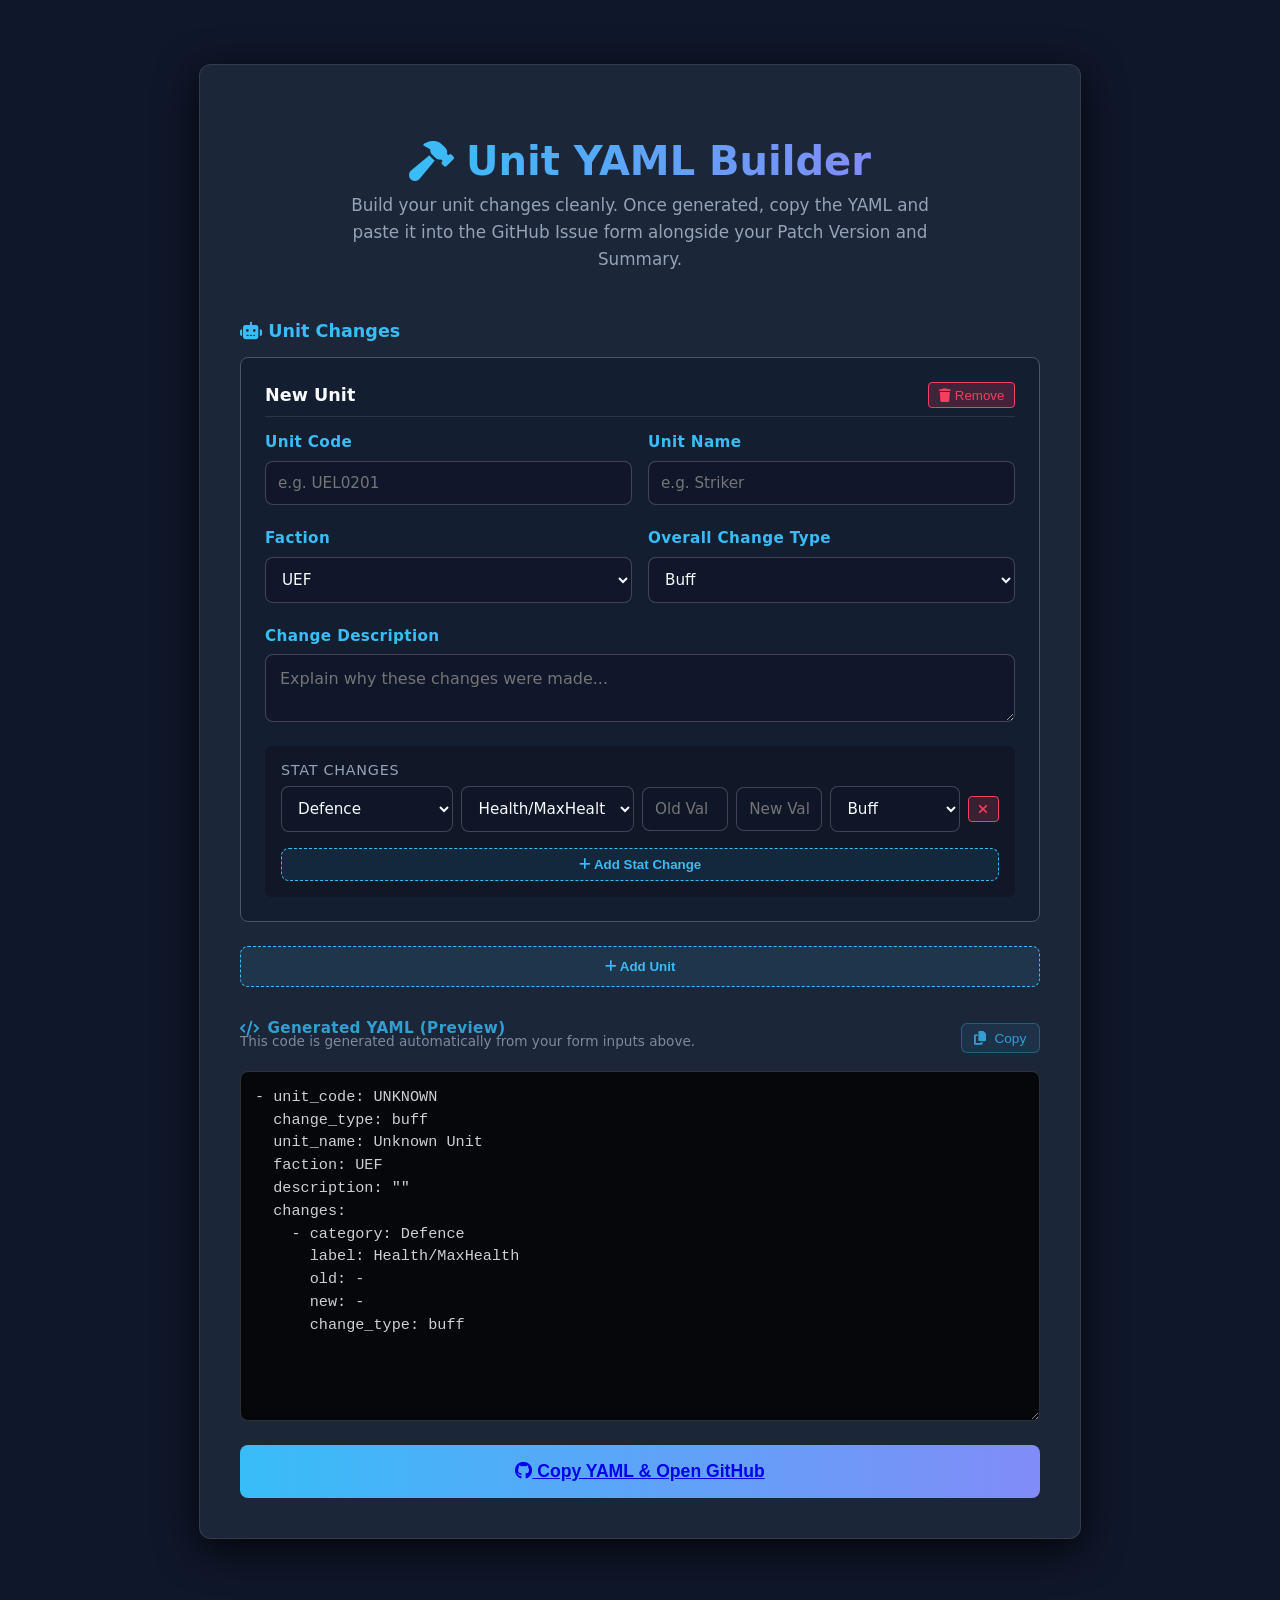
==== commit b6f150b7: "feat: Update submission button to open GitHub issue template in a new tab" ====
--- a/submit.html
+++ b/submit.html
@@ -8,7 +8,6 @@
     <!-- Load ONLY the dedicated builder styles to prevent critical.css from hiding the page -->
     <link rel="stylesheet" href="style/builder.css">
     <link rel="stylesheet" href="https://cdnjs.cloudflare.com/ajax/libs/font-awesome/6.4.0/css/all.min.css">
-    
 </head>
 <body class="builder-body">
     <main class="BuilderWrapper">
@@ -46,8 +45,10 @@
                     <textarea id="yamlData" class="CodeEditor" readonly></textarea>
                 </div>
 
-                <button type="submit" class="SubmitBtn" id="submitBtn">
-                    <i class="fab fa-github"></i> Copy YAML & Open GitHub
+                <button type="submit" class="SubmitBtn" >
+                    <a href="https://github.com/MrRowey/patchnotes/issues/new?template=patch_submision.yml" target="_blank">
+                        <i class="fab fa-github"></i> Copy YAML & Open GitHub
+                    </a>
                 </button>
             </form>
         </div>
@@ -271,13 +272,6 @@
             setTimeout(() => {
                 submitBtn.innerHTML = originalHTML;
             }, 3000);
-
-            const repoOwner = "MrRowey";
-            const repoName = "patchnotes";
-            
-            // Open the GitHub Issue page with the correct template selected
-            const githubUrl = `https://github.com/${repoOwner}/${repoName}/issues/new?template=patch_submission.yml`;
-            window.open(githubUrl, '_blank');
         });
     </script>
 </body>
--- a/style/builder.css
+++ b/style/builder.css
@@ -148,6 +148,7 @@
     margin-bottom: 0.25rem;
 }
 
+       /* Inline styles for the new dynamic UI components */
         .DynamicSection {
             margin-top: 1rem;
             padding-top: 0.5rem;
